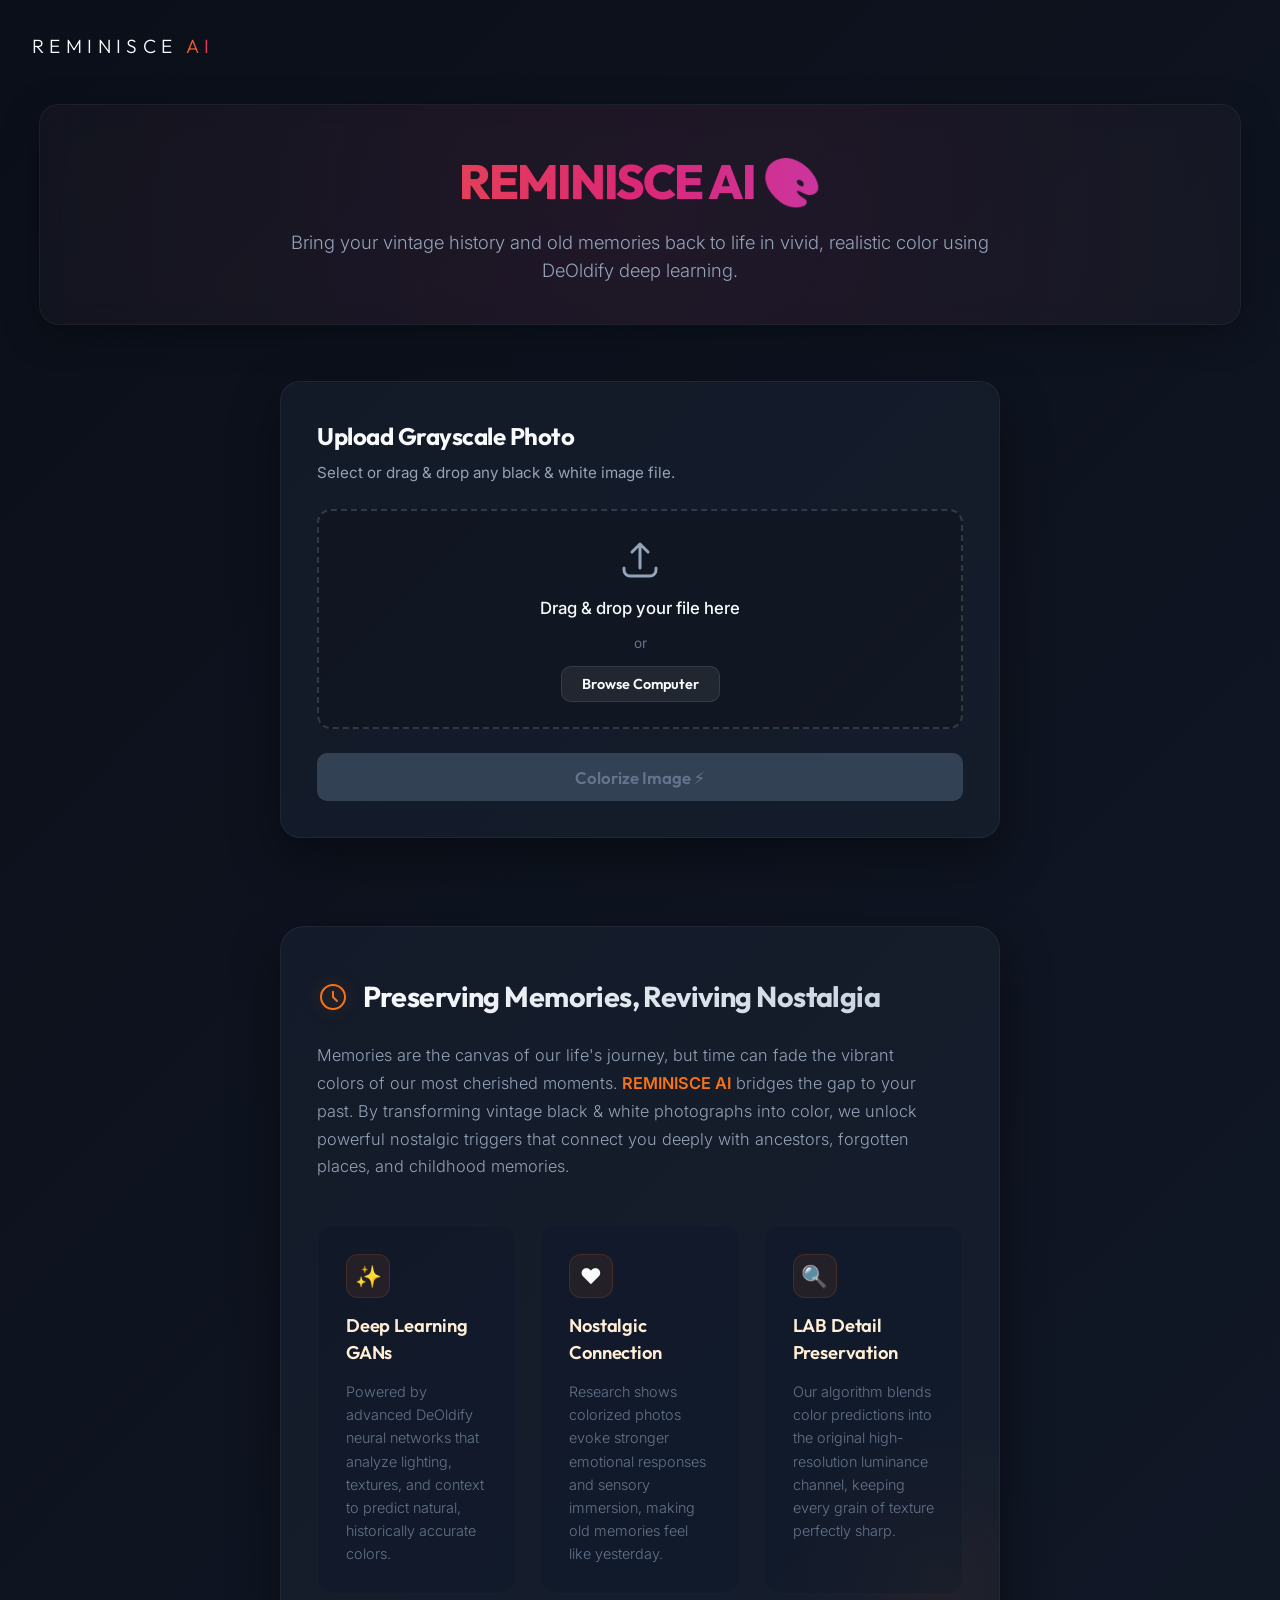
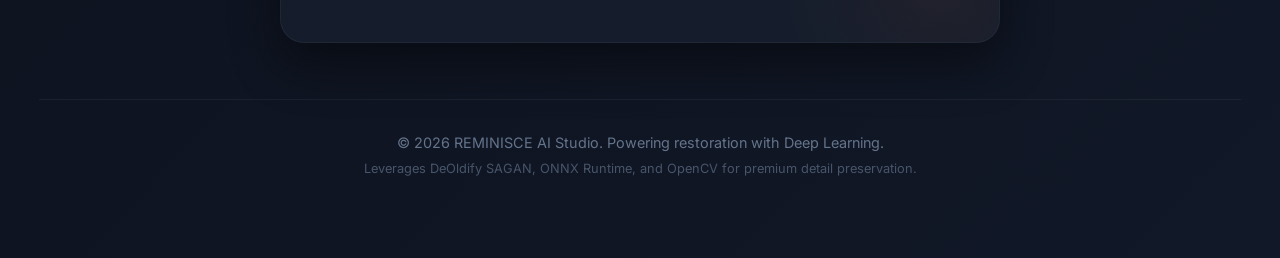
==== templates/index.html @ 683d3d36 "Initial commit: REMINISCE AI image colorization application" ====
<!DOCTYPE html>
<html lang="en">
<head>
    <meta charset="UTF-8">
    <meta name="viewport" content="width=device-width, initial-scale=1.0">
    <title>REMINISCE AI 🎨 - Bring B&W Photos to Life</title>
    
    <!-- Meta tags for SEO -->
    <meta name="description" content="Intelligent deep learning-based image colorization system powered by DeOldify and REMINISCE AI. Upload any grayscale picture and convert it into color in high resolution.">
    <meta name="author" content="REMINISCE AI Team">
    
    <!-- Google Fonts -->
    <link rel="preconnect" href="https://fonts.googleapis.com">
    <link rel="preconnect" href="https://fonts.gstatic.com" crossorigin>
    <link href="https://fonts.googleapis.com/css2?family=Inter:wght@300;400;500;600;700&family=Outfit:wght@400;600;700;800&display=swap" rel="stylesheet">
    
    <!-- CSS Stylesheet -->
    <link rel="stylesheet" href="/static/style.css">
</head>
<body>

    <!-- Top Left Branding Navbar -->
    <nav class="top-nav animate-fade-in">
        <div class="logo-container">
            <span class="logo-text">REMINISCE <span class="logo-highlight">AI</span></span>
        </div>
    </nav>

    <main class="app-container">
        <!-- Premium Header Area -->
        <header class="app-header animate-slide-up" id="app-header">
            <h1 class="main-title">REMINISCE AI 🎨</h1>
            <p class="subtitle">Bring your vintage history and old memories back to life in vivid, realistic color using DeOldify deep learning.</p>
        </header>

        <!-- Main Workspace grid (Rearranged for centered upload) -->
        <section class="workspace-grid single-column animate-slide-up">
            
            <!-- Control & Upload Card -->
            <article class="card upload-card" id="upload-card">
                <h2 class="card-title">Upload Grayscale Photo</h2>
                <p class="card-subtitle">Select or drag & drop any black & white image file.</p>
                
                <!-- File Drop Zone Area -->
                <div class="drop-zone" id="drop-zone">
                    <div class="drop-zone-content">
                        <svg class="upload-icon" xmlns="http://www.w3.org/2000/svg" fill="none" viewBox="0 0 24 24" stroke="currentColor">
                            <path stroke-linecap="round" stroke-linejoin="round" stroke-width="1.5" d="M4 16v1a3 3 0 003 3h10a3 3 0 003-3v-1m-4-8l-4-4m0 0L8 8m4-4v12" />
                        </svg>
                        <span class="drop-zone-text">Drag & drop your file here</span>
                        <span class="drop-zone-or">or</span>
                        <button class="btn btn-secondary" id="browse-btn" type="button">Browse Computer</button>
                        <input type="file" id="file-input" class="file-input" accept="image/*" />
                    </div>
                </div>

                <!-- Selected File Info -->
                <div class="file-info" id="file-info" style="display: none;">
                    <span class="file-name" id="selected-file-name">filename.jpg</span>
                    <button class="btn-clear" id="btn-clear" title="Remove file">&times;</button>
                </div>

                <!-- Submit Colorize Action Button -->
                <button class="btn btn-primary btn-submit" id="btn-colorize" disabled>
                    <span>Colorize Image ⚡</span>
                </button>
            </article>

            <!-- Loading State Spinner Overlay -->
            <div class="loading-state" id="loading-state" style="display: none;">
                <div class="spinner"></div>
                <p class="loading-title">Analyzing image structure...</p>
                <p class="loading-subtitle">Processing neural networks with DeOldify GAN model. Please wait.</p>
            </div>

            <!-- Nostalgia & Project Explanation Section under the Upload section -->
            <section class="nostalgia-section" id="nostalgia-section">
                <div class="nostalgia-header">
                    <svg class="nostalgia-icon" xmlns="http://www.w3.org/2000/svg" fill="none" viewBox="0 0 24 24" stroke="currentColor">
                        <path stroke-linecap="round" stroke-linejoin="round" stroke-width="1.5" d="M12 8v4l3 3m6-3a9 9 0 11-18 0 9 9 0 0118 0z" />
                    </svg>
                    <h2 class="section-title">Preserving Memories, Reviving Nostalgia</h2>
                </div>
                <p class="section-desc">
                    Memories are the canvas of our life's journey, but time can fade the vibrant colors of our most cherished moments. <strong>REMINISCE AI</strong> bridges the gap to your past. By transforming vintage black & white photographs into color, we unlock powerful nostalgic triggers that connect you deeply with ancestors, forgotten places, and childhood memories.
                </p>
                <div class="nostalgia-features">
                    <div class="feature-card">
                        <div class="feature-icon-wrapper">
                            <span class="feature-icon">✨</span>
                        </div>
                        <h3>Deep Learning GANs</h3>
                        <p>Powered by advanced DeOldify neural networks that analyze lighting, textures, and context to predict natural, historically accurate colors.</p>
                    </div>
                    <div class="feature-card">
                        <div class="feature-icon-wrapper">
                            <span class="feature-icon">❤️</span>
                        </div>
                        <h3>Nostalgic Connection</h3>
                        <p>Research shows colorized photos evoke stronger emotional responses and sensory immersion, making old memories feel like yesterday.</p>
                    </div>
                    <div class="feature-card">
                        <div class="feature-icon-wrapper">
                            <span class="feature-icon">🔍</span>
                        </div>
                        <h3>LAB Detail Preservation</h3>
                        <p>Our algorithm blends color predictions into the original high-resolution luminance channel, keeping every grain of texture perfectly sharp.</p>
                    </div>
                </div>
            </section>
        </section>

        <!-- Premium Web Footer -->
        <footer class="app-footer">
            <p>&copy; 2026 REMINISCE AI Studio. Powering restoration with Deep Learning.</p>
            <p class="footer-sub">Leverages DeOldify SAGAN, ONNX Runtime, and OpenCV for premium detail preservation.</p>
        </footer>
    </main>

    <!-- JS script -->
    <script src="/static/main.js"></script>
</body>
</html>
---- static/style.css ----
/* -------------------------------------------------------------
   AI-Powered Image Colorizer - Premium Glassmorphism Design
------------------------------------------------------------- */

/* Variables & Base System */
:root {
    --bg-gradient: linear-gradient(135deg, #0b0f19 0%, #111827 100%);
    --card-bg: rgba(30, 41, 59, 0.4);
    --card-border: rgba(255, 255, 255, 0.05);

    --primary-grad: linear-gradient(135deg, #f97316 0%, #db2777 100%);
    --primary-glow: rgba(219, 39, 119, 0.3);

    --secondary-bg: rgba(255, 255, 255, 0.07);
    --secondary-border: rgba(255, 255, 255, 0.1);

    --success-grad: linear-gradient(135deg, #0d9488 0%, #10b981 100%);
    --success-glow: rgba(16, 185, 129, 0.3);

    --text-primary: #f8fafc;
    --text-secondary: #94a3b8;
    --text-muted: #64748b;

    --font-heading: 'Outfit', 'Inter', system-ui, sans-serif;
    --font-body: 'Inter', -apple-system, sans-serif;

    --transition-smooth: all 0.3s cubic-bezier(0.4, 0, 0.2, 1);
}

/* Reset & Global Styles */
* {
    margin: 0;
    padding: 0;
    box-sizing: border-box;
}

body {
    background: var(--bg-gradient);
    color: var(--text-primary);
    font-family: var(--font-body);
    min-height: 100vh;
    display: flex;
    justify-content: center;
    align-items: flex-start;
    overflow-x: hidden;
    line-height: 1.5;
}

/* Scrollbar Customization */
::-webkit-scrollbar {
    width: 8px;
}

::-webkit-scrollbar-track {
    background: #0b0f19;
}

::-webkit-scrollbar-thumb {
    background: #334155;
    border-radius: 4px;
}

::-webkit-scrollbar-thumb:hover {
    background: #475569;
}

/* App Container Layout */
.app-container {
    width: 100%;
    max-width: 1250px;
    padding: 6.5rem 1.5rem 3rem 1.5rem;
    /* Increased top padding to allow logo breathing space */
    margin: 0 auto;
    display: flex;
    flex-direction: column;
    gap: 3.5rem;
    /* Increased gap for a more premium, spaced layout */
}

/* Result Page App Container Modifier */
.app-container.result-container {
    max-width: 1920px;
    width: 96%;
}

/* Premium Header Area */
.app-header {
    text-align: center;
    padding: 2.5rem 1.5rem;
    background: rgba(255, 255, 255, 0.02);
    border-radius: 20px;
    border: 1px solid var(--card-border);
    backdrop-filter: blur(12px);
    box-shadow: 0 10px 40px -10px rgba(0, 0, 0, 0.5);
    position: relative;
    overflow: hidden;
}

/* Glowing Background Blur Effects */
.app-header::before {
    content: '';
    position: absolute;
    top: -50%;
    left: -50%;
    width: 200%;
    height: 200%;
    background: radial-gradient(circle, rgba(219, 39, 119, 0.08) 0%, transparent 60%);
    z-index: 0;
    pointer-events: none;
}

.main-title {
    font-family: var(--font-heading);
    font-size: 3rem;
    font-weight: 800;
    letter-spacing: -0.04em;
    background: linear-gradient(90deg, #f97316, #db2777, #a855f7);
    -webkit-background-clip: text;
    background-clip: text;
    -webkit-text-fill-color: transparent;
    margin-bottom: 0.75rem;
    position: relative;
    z-index: 1;
}

.subtitle {
    font-size: 1.15rem;
    color: var(--text-secondary);
    max-width: 750px;
    margin: 0 auto;
    font-weight: 300;
    position: relative;
    z-index: 1;
}

/* Workspace Grid */
.workspace-grid {
    display: grid;
    grid-template-columns: 1fr 1fr;
    gap: 2rem;
    align-items: stretch;
}

@media (max-width: 900px) {
    .workspace-grid {
        grid-template-columns: 1fr;
    }
}

/* Premium Card Design */
.card {
    background: var(--card-bg);
    border: 1px solid var(--card-border);
    border-radius: 20px;
    padding: 2.25rem;
    backdrop-filter: blur(16px);
    box-shadow: 0 20px 50px rgba(0, 0, 0, 0.4);
    display: flex;
    flex-direction: column;
    gap: 1.5rem;
    transition: var(--transition-smooth);
    position: relative;
}

.card:hover {
    border-color: rgba(249, 115, 22, 0.25);
    box-shadow: 0 25px 60px rgba(0, 0, 0, 0.5);
}

.card-title {
    font-family: var(--font-heading);
    font-size: 1.5rem;
    font-weight: 700;
    letter-spacing: -0.02em;
    color: var(--text-primary);
}

.card-subtitle {
    font-size: 0.95rem;
    color: var(--text-secondary);
    margin-top: -1rem;
}

/* Elegant Drag & Drop Zone */
.drop-zone {
    width: 100%;
    min-height: 220px;
    border: 2px dashed rgba(255, 255, 255, 0.15);
    border-radius: 14px;
    display: flex;
    justify-content: center;
    align-items: center;
    background: rgba(0, 0, 0, 0.15);
    cursor: pointer;
    transition: var(--transition-smooth);
    position: relative;
    padding: 1.5rem;
}

.drop-zone:hover,
.drop-zone.dragover {
    border-color: #f97316;
    background: rgba(249, 115, 22, 0.04);
}

.drop-zone-content {
    display: flex;
    flex-direction: column;
    align-items: center;
    gap: 0.75rem;
    text-align: center;
}

.upload-icon {
    width: 48px;
    height: 48px;
    color: var(--text-secondary);
    transition: var(--transition-smooth);
}

.drop-zone:hover .upload-icon {
    color: #f97316;
    transform: translateY(-4px);
}

.drop-zone-text {
    font-size: 1.05rem;
    font-weight: 500;
    color: var(--text-primary);
}

.drop-zone-or {
    font-size: 0.85rem;
    color: var(--text-muted);
}

.file-input {
    display: none;
}

/* File info badge */
.file-info {
    display: flex;
    justify-content: space-between;
    align-items: center;
    background: rgba(249, 115, 22, 0.1);
    border: 1px solid rgba(249, 115, 22, 0.2);
    padding: 0.75rem 1.25rem;
    border-radius: 8px;
    animation: fadeIn 0.3s ease-out;
}

.file-name {
    font-size: 0.95rem;
    color: #ffedd5;
    font-weight: 500;
    overflow: hidden;
    text-overflow: ellipsis;
    white-space: nowrap;
    max-width: 85%;
}

.btn-clear {
    background: none;
    border: none;
    color: #f97316;
    font-size: 1.5rem;
    cursor: pointer;
    line-height: 1;
    transition: var(--transition-smooth);
}

.btn-clear:hover {
    color: #db2777;
    transform: scale(1.1);
}

/* Buttons Styles */
.btn {
    display: inline-flex;
    justify-content: center;
    align-items: center;
    gap: 0.6rem;
    padding: 0.85rem 1.75rem;
    border-radius: 10px;
    font-family: var(--font-heading);
    font-size: 1.05rem;
    font-weight: 600;
    cursor: pointer;
    transition: var(--transition-smooth);
    border: none;
    width: 100%;
}

.btn-primary {
    background: var(--primary-grad);
    color: #ffffff;
    box-shadow: 0 4px 18px var(--primary-glow);
}

.btn-primary:hover:not(:disabled) {
    transform: translateY(-2px);
    box-shadow: 0 8px 25px var(--primary-glow);
}

.btn-primary:active:not(:disabled) {
    transform: translateY(0);
}

.btn-primary:disabled {
    background: #334155;
    color: #64748b;
    box-shadow: none;
    cursor: not-allowed;
}

.btn-secondary {
    background: var(--secondary-bg);
    border: 1px solid var(--secondary-border);
    color: var(--text-primary);
    padding: 0.5rem 1.25rem;
    font-size: 0.9rem;
    width: auto;
}

.btn-secondary:hover {
    background: rgba(255, 255, 255, 0.12);
    border-color: rgba(255, 255, 255, 0.2);
}

.btn-success {
    background: var(--success-grad);
    color: #ffffff;
    box-shadow: 0 4px 18px var(--success-glow);
    text-decoration: none;
}

.btn-success:hover {
    transform: translateY(-2px);
    box-shadow: 0 8px 25px var(--success-glow);
}

/* Results Placeholder */
.placeholder-state {
    flex: 1;
    display: flex;
    flex-direction: column;
    justify-content: center;
    align-items: center;
    gap: 1rem;
    min-height: 300px;
    border: 1px dashed rgba(255, 255, 255, 0.05);
    background: rgba(0, 0, 0, 0.1);
    border-radius: 14px;
    padding: 2rem;
    text-align: center;
}

.placeholder-icon {
    width: 64px;
    height: 64px;
    color: var(--text-muted);
}

.placeholder-text {
    font-size: 1rem;
    color: var(--text-secondary);
    max-width: 280px;
}

/* Loader / Processing state */
.loading-state {
    flex: 1;
    display: flex;
    flex-direction: column;
    justify-content: center;
    align-items: center;
    gap: 0.85rem;
    min-height: 300px;
    text-align: center;
    animation: fadeIn 0.3s ease-out;
}

.spinner {
    width: 50px;
    height: 50px;
    border: 4px solid rgba(249, 115, 22, 0.1);
    border-top: 4px solid #f97316;
    border-radius: 50%;
    animation: spin 1s linear infinite;
    margin-bottom: 0.5rem;
}

.loading-title {
    font-size: 1.15rem;
    font-weight: 600;
    color: var(--text-primary);
}

.loading-subtitle {
    font-size: 0.9rem;
    color: var(--text-secondary);
    max-width: 320px;
}

/* Image panels & Result display */
.comparison-container {
    display: flex;
    flex-direction: column;
    gap: 1.5rem;
    animation: fadeIn 0.4s ease-out;
    margin: 0 auto;
    width: 100%;
    max-width: 1200px;
}

.image-panels {
    display: grid;
    grid-template-columns: 1fr 1fr;
    gap: 1.25rem;
    margin: 0 auto;
    width: 100%;
}

@media (max-width: 600px) {
    .image-panels {
        grid-template-columns: 1fr;
    }
}

.image-panel {
    background: rgba(0, 0, 0, 0.2);
    border: 1px solid rgba(255, 255, 255, 0.05);
    border-radius: 12px;
    overflow: hidden;
    position: relative;
    display: flex;
    justify-content: center;
    align-items: center;
    aspect-ratio: 4 / 3;
}

.preview-img {
    max-width: 100%;
    max-height: 100%;
    object-fit: contain;
}

.panel-tag {
    position: absolute;
    top: 10px;
    left: 10px;
    background: rgba(15, 23, 42, 0.75);
    border: 1px solid rgba(255, 255, 255, 0.1);
    color: var(--text-primary);
    padding: 0.35rem 0.75rem;
    border-radius: 6px;
    font-size: 0.8rem;
    font-weight: 600;
    backdrop-filter: blur(4px);
    z-index: 2;
}

.tag-colorized {
    background: rgba(219, 39, 119, 0.85);
    border-color: rgba(255, 255, 255, 0.15);
}

.result-actions {
    display: flex;
    justify-content: center;
    width: 100%;
    margin-top: 0.5rem;
}

.action-icon {
    width: 20px;
    height: 20px;
}

/* Footer Section */
.app-footer {
    text-align: center;
    padding: 2rem 0;
    border-top: 1px solid var(--card-border);
    font-size: 0.9rem;
    color: var(--text-muted);
    display: flex;
    flex-direction: column;
    gap: 0.35rem;
}

.footer-sub {
    font-size: 0.8rem;
    color: #475569;
}

/* Animations Definitions */
@keyframes spin {
    0% {
        transform: rotate(0deg);
    }

    100% {
        transform: rotate(360deg);
    }
}

@keyframes fadeIn {
    from {
        opacity: 0;
        transform: translateY(10px);
    }

    to {
        opacity: 1;
        transform: translateY(0);
    }
}

/* -------------------------------------------------------------
   REMINISCE AI - Custom Brand & Layout Styles
   ------------------------------------------------------------- */

/* Top Navigation / Branding */
.top-nav {
    position: absolute;
    top: 2rem;
    left: 2rem;
    z-index: 100;
}

.logo-container {
    cursor: pointer;
    display: flex;
    align-items: center;
    transition: var(--transition-smooth);
}

.logo-container:hover {
    transform: translateY(-1px);
    filter: drop-shadow(0 0 8px rgba(249, 115, 22, 0.4));
}

.logo-text {
    font-family: var(--font-heading);
    font-size: 1.2rem;
    font-weight: 300;
    letter-spacing: 0.28em;
    /* Super premium, wide minimalist tracking */
    color: var(--text-primary);
    text-transform: uppercase;
    transition: var(--transition-smooth);
}

.logo-highlight {
    background: linear-gradient(90deg, #f97316, #db2777);
    -webkit-background-clip: text;
    background-clip: text;
    -webkit-text-fill-color: transparent;
}

@media (max-width: 900px) {
    .top-nav {
        position: relative;
        top: auto;
        left: auto;
        margin-top: 1rem;
        margin-bottom: -1rem;
        display: flex;
        justify-content: center;
        width: 100%;
    }

    .app-container {
        padding-top: 2rem;
        gap: 2.25rem;
    }
}

/* Centered Single-Column Grid Modifiers */
.workspace-grid.single-column {
    grid-template-columns: 1fr;
    max-width: 720px;
    /* Refined uploader width */
    margin: 0 auto;
    width: 100%;
}

.workspace-grid.result-layout {
    max-width: 1200px;
    margin: 0 auto;
    width: 100%;
    display: flex;
    justify-content: center;
    /* Stretches the comparison card to occupy the wider result-container */
}

/* Nostalgia Section Elements */
.nostalgia-section {
    margin-top: 3.5rem;
    padding: 3rem 2.25rem;
    background: var(--card-bg);
    border: 1px solid var(--card-border);
    border-radius: 24px;
    backdrop-filter: blur(20px);
    box-shadow: 0 20px 50px rgba(0, 0, 0, 0.45);
    display: flex;
    flex-direction: column;
    gap: 1.5rem;
    position: relative;
    overflow: hidden;
    transition: var(--transition-smooth);
    text-align: left;
}

.nostalgia-section:hover {
    border-color: rgba(249, 115, 22, 0.2);
    box-shadow: 0 25px 60px rgba(0, 0, 0, 0.5);
}

.nostalgia-section::before {
    content: '';
    position: absolute;
    bottom: -100px;
    right: -100px;
    width: 320px;
    height: 320px;
    background: radial-gradient(circle, rgba(249, 115, 22, 0.05) 0%, transparent 70%);
    pointer-events: none;
    z-index: 0;
}

.nostalgia-header {
    display: flex;
    align-items: center;
    gap: 0.85rem;
    z-index: 1;
}

.nostalgia-icon {
    width: 32px;
    height: 32px;
    color: #f97316;
    filter: drop-shadow(0 0 8px rgba(249, 115, 22, 0.3));
}

.section-title {
    font-family: var(--font-heading);
    font-size: 1.8rem;
    font-weight: 700;
    letter-spacing: -0.02em;
    background: linear-gradient(90deg, #f8fafc, #cbd5e1);
    -webkit-background-clip: text;
    background-clip: text;
    -webkit-text-fill-color: transparent;
}

.section-desc {
    font-size: 1.02rem;
    color: var(--text-secondary);
    line-height: 1.7;
    max-width: 95%;
    z-index: 1;
    font-weight: 300;
}

.section-desc strong {
    color: #f97316;
    font-weight: 600;
}

.nostalgia-features {
    display: grid;
    grid-template-columns: repeat(3, 1fr);
    gap: 1.5rem;
    margin-top: 1.25rem;
    z-index: 1;
}

@media (max-width: 768px) {
    .nostalgia-features {
        grid-template-columns: 1fr;
    }

    .nostalgia-section {
        padding: 2.25rem 1.5rem;
    }
}

.feature-card {
    background: rgba(15, 23, 42, 0.35);
    border: 1px solid rgba(255, 255, 255, 0.02);
    border-radius: 16px;
    padding: 1.75rem;
    display: flex;
    flex-direction: column;
    gap: 0.85rem;
    transition: var(--transition-smooth);
}

.feature-card:hover {
    transform: translateY(-6px);
    background: rgba(15, 23, 42, 0.55);
    border-color: rgba(249, 115, 22, 0.2);
    box-shadow: 0 12px 30px rgba(0, 0, 0, 0.35);
}

.feature-icon-wrapper {
    width: 44px;
    height: 44px;
    background: rgba(249, 115, 22, 0.08);
    border-radius: 12px;
    display: flex;
    justify-content: center;
    align-items: center;
    font-size: 1.35rem;
    border: 1px solid rgba(249, 115, 22, 0.15);
    transition: var(--transition-smooth);
}

.feature-card:hover .feature-icon-wrapper {
    background: rgba(249, 115, 22, 0.15);
    transform: scale(1.05) rotate(5deg);
}

.feature-card h3 {
    font-family: var(--font-heading);
    font-size: 1.15rem;
    font-weight: 600;
    color: #ffedd5;
    letter-spacing: -0.01em;
}

.feature-card p {
    font-size: 0.9rem;
    color: var(--text-muted);
    line-height: 1.6;
    font-weight: 300;
}

/* Submit Action Button Colorization Pulsing Animation */
.btn-ready {
    position: relative;
    overflow: hidden;
    animation: pulseGlow 2s infinite ease-in-out;
}

.btn-ready::after {
    content: '';
    position: absolute;
    top: 0;
    left: -150%;
    width: 150%;
    height: 100%;
    background: linear-gradient(90deg, transparent, rgba(255, 255, 255, 0.2), transparent);
    transform: skewX(-20deg);
    animation: shimmer 3.5s infinite linear;
}

@keyframes shimmer {
    0% {
        left: -150%;
    }

    100% {
        left: 150%;
    }
}

@keyframes pulseGlow {

    0%,
    100% {
        box-shadow: 0 4px 18px rgba(219, 39, 119, 0.25);
    }

    50% {
        box-shadow: 0 8px 30px rgba(249, 115, 22, 0.55);
    }
}

/* Transitions & Micro-Animations */
.animate-fade-in {
    opacity: 0;
    animation: fadeInFast 0.8s cubic-bezier(0.4, 0, 0.2, 1) forwards;
}

.animate-slide-up {
    opacity: 0;
    animation: slideUp 0.8s cubic-bezier(0.4, 0, 0.2, 1) forwards;
}

@keyframes fadeInFast {
    from {
        opacity: 0;
    }

    to {
        opacity: 1;
    }
}

@keyframes slideUp {
    from {
        opacity: 0;
        transform: translateY(30px);
    }

    to {
        opacity: 1;
        transform: translateY(0);
    }
}

/* Result Actions Panel Grid */
.result-actions-grid {
    display: grid;
    grid-template-columns: 1fr 1fr;
    gap: 1.25rem;
    width: 100%;
    max-width: 900px;
    margin: 1.5rem auto 0 auto;
}

@media (max-width: 600px) {
    .result-actions-grid {
        grid-template-columns: 1fr;
    }
}

.btn-outline {
    background: rgba(255, 255, 255, 0.05);
    border: 1px solid rgba(255, 255, 255, 0.1);
    color: var(--text-primary);
    width: 100%;
}

.btn-outline:hover {
    background: rgba(255, 255, 255, 0.1);
    border-color: rgba(255, 255, 255, 0.2);
    transform: translateY(-2px);
}

.btn-outline:active {
    transform: translateY(0);
}

/* Side-by-Side Natural Aspect Images (Result Page) */
.result-card {
    padding: 2rem;
    width: 100%;
    max-width: 1200px;
    margin: 0 auto;
}

.result-card .image-panels {
    grid-template-columns: 1fr 1fr;
    /* Move panels side-by-side */
    gap: 1.5rem; /* Cozy gap to maximize picture widths */
}

.result-card .image-panel {
    max-width: 1000px; /* Let them grow up to a massive 1000px if space permits! */
    width: 100%;
    aspect-ratio: auto;
    /* Let the image's natural aspect ratio determine the height */
    height: auto;
    /* Let height adapt naturally to prevent clipping or empty bars */
    margin: 0 auto;
    /* Center the square panels horizontally inside the card */
    box-shadow: 0 15px 35px rgba(0, 0, 0, 0.35);
    /* Added subtle shadow for depth */
}

/* Ensure the output pictures expand fully to occupy all grid column width */
.result-card .preview-img {
    width: 100%;
    height: auto;
    max-height: none; /* Wipes out any container height restriction */
    object-fit: contain;
    display: block;
}

@media (max-width: 1024px) {
    .result-card .image-panels {
        grid-template-columns: 1fr;
        /* Stack panels vertically on tablet and smaller screens */
        gap: 2rem;
    }

    .result-card .image-panel {
        max-width: 720px;
        /* Keep vertical panels highly spacious on tablet */
    }
}

@media (max-width: 768px) {
    .result-card .image-panel {
        max-width: 580px;
        /* Fit comfortably on smaller tablet screens */
    }
}

@media (max-width: 500px) {
    .result-card .image-panel {
        max-width: 100%;
        /* Full width on smaller mobile screens */
    }
}
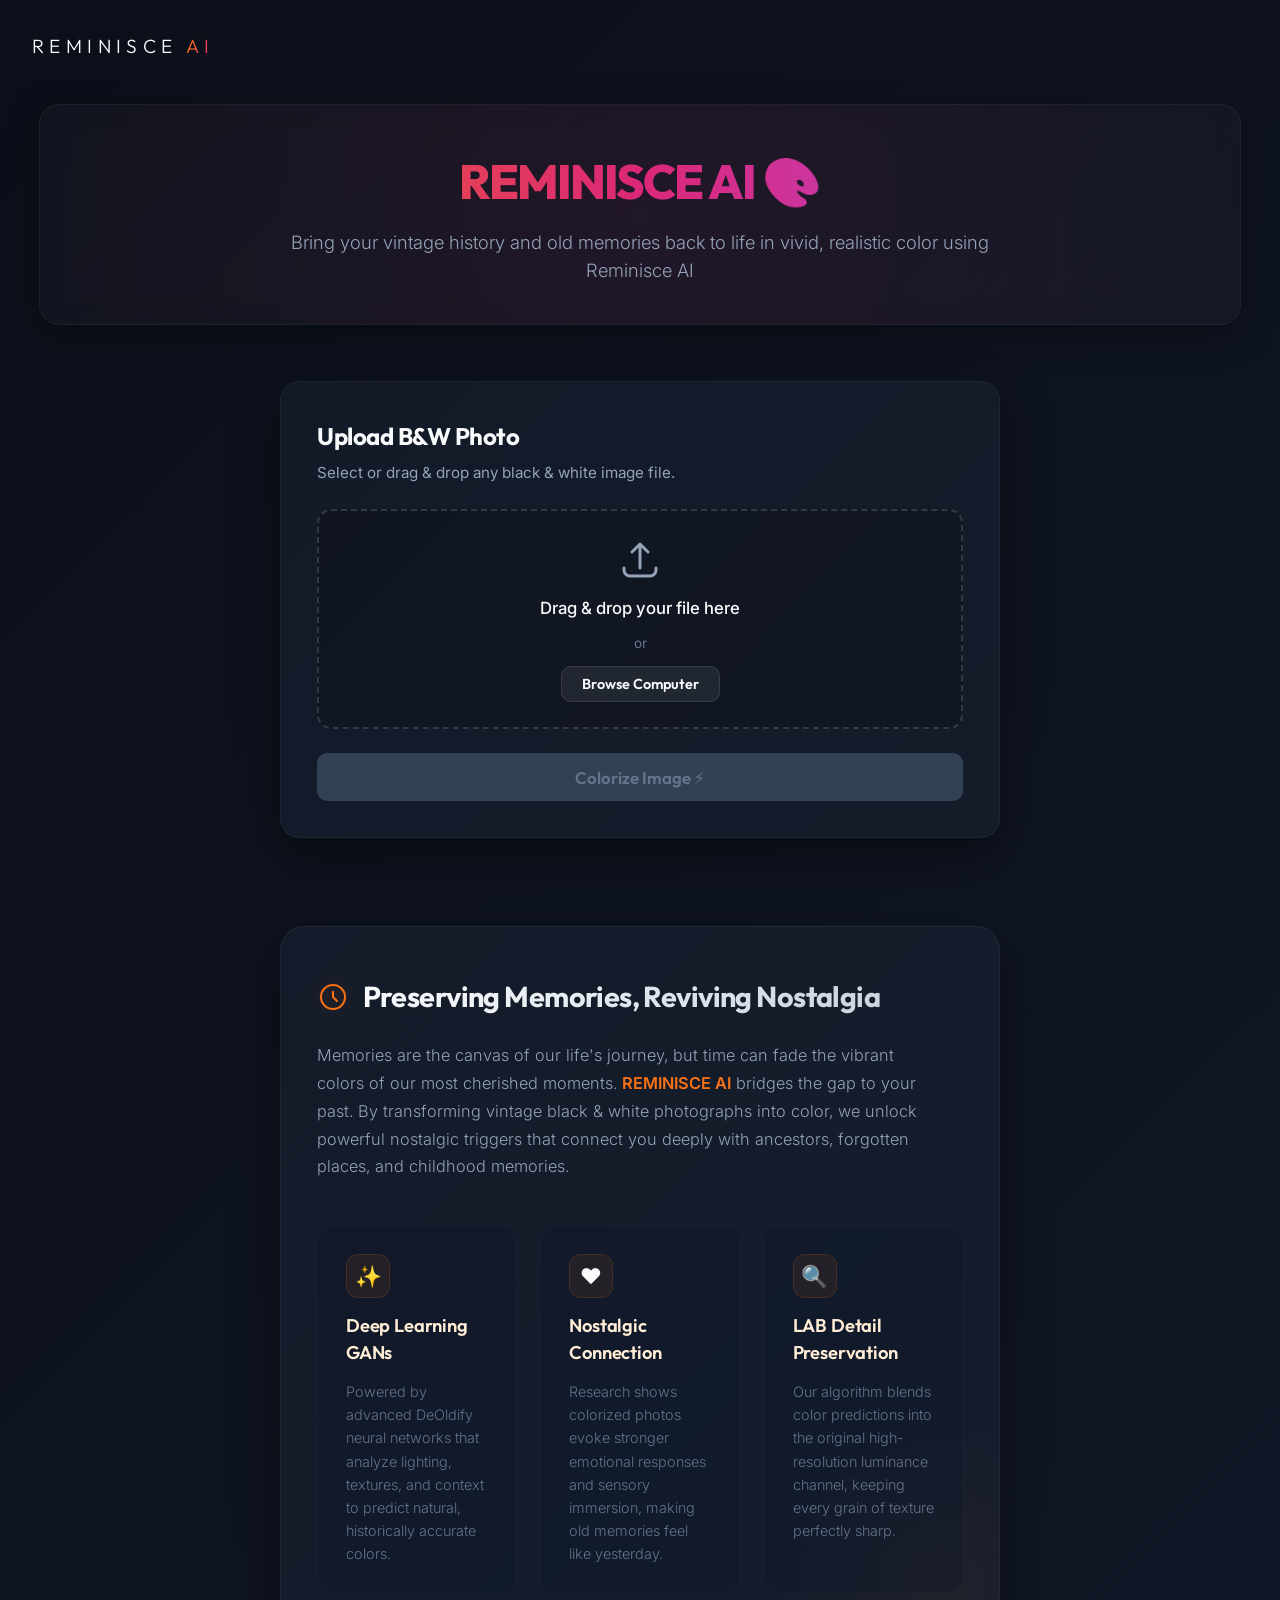
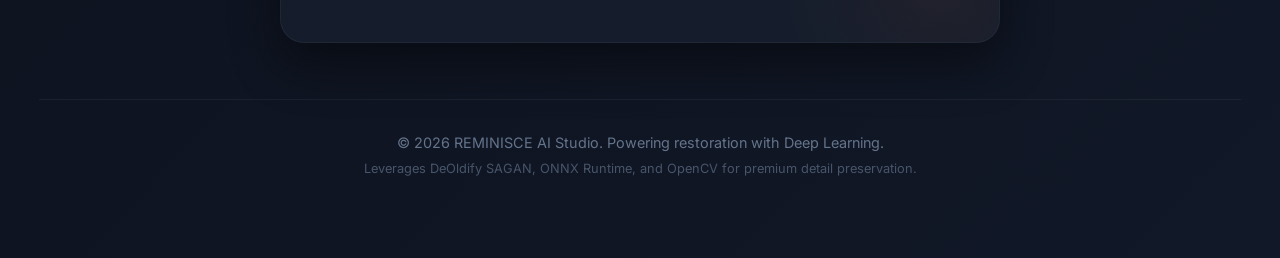
==== commit b9d1297b: "removed some unnecessary code" ====
--- a/templates/index.html
+++ b/templates/index.html
@@ -5,10 +5,7 @@
     <meta name="viewport" content="width=device-width, initial-scale=1.0">
     <title>REMINISCE AI 🎨 - Bring B&W Photos to Life</title>
     
-    <!-- Meta tags for SEO -->
-    <meta name="description" content="Intelligent deep learning-based image colorization system powered by DeOldify and REMINISCE AI. Upload any grayscale picture and convert it into color in high resolution.">
-    <meta name="author" content="REMINISCE AI Team">
-    
+
     <!-- Google Fonts -->
     <link rel="preconnect" href="https://fonts.googleapis.com">
     <link rel="preconnect" href="https://fonts.gstatic.com" crossorigin>
@@ -30,7 +27,7 @@
         <!-- Premium Header Area -->
         <header class="app-header animate-slide-up" id="app-header">
             <h1 class="main-title">REMINISCE AI 🎨</h1>
-            <p class="subtitle">Bring your vintage history and old memories back to life in vivid, realistic color using DeOldify deep learning.</p>
+            <p class="subtitle">Bring your vintage history and old memories back to life in vivid, realistic color using Reminisce AI</p>
         </header>
 
         <!-- Main Workspace grid (Rearranged for centered upload) -->
@@ -38,7 +35,7 @@
             
             <!-- Control & Upload Card -->
             <article class="card upload-card" id="upload-card">
-                <h2 class="card-title">Upload Grayscale Photo</h2>
+                <h2 class="card-title">Upload B&W Photo</h2>
                 <p class="card-subtitle">Select or drag & drop any black & white image file.</p>
                 
                 <!-- File Drop Zone Area -->
